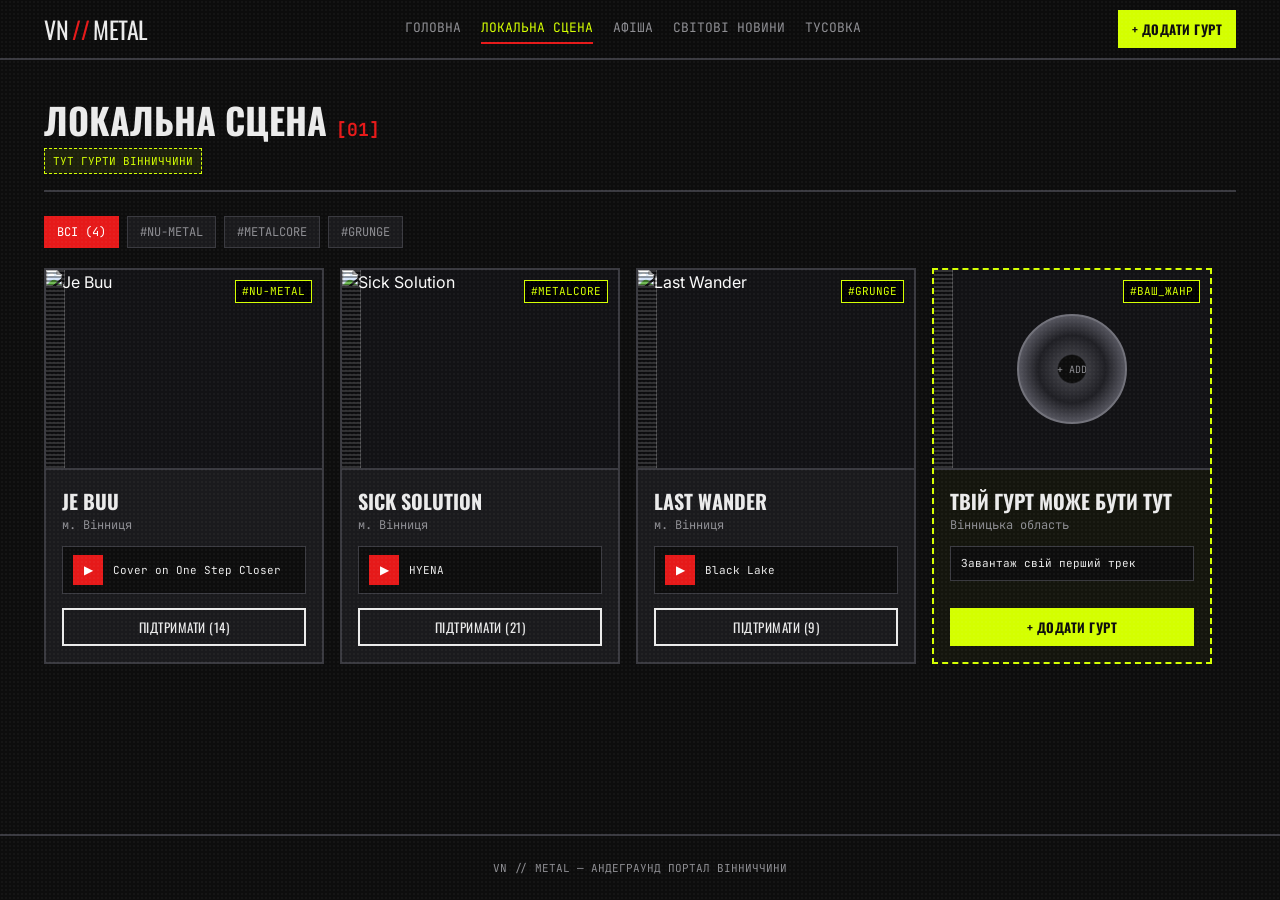
==== bands.html @ 1d053def "Add files via upload" ====
<!DOCTYPE html>
<html lang="uk">
<head>
  <meta charset="UTF-8">
  <meta name="viewport" content="width=device-width, initial-scale=1.0">
  <title>Локальна сцена — VN // METAL</title>
  <link rel="stylesheet" href="style.css">
</head>
<body>

  <header class="header">
    <div class="container header-inner">
      <a href="index.html" class="logo">VN <span>//</span> METAL</a>
      <nav class="desktop-nav">
        <a href="index.html">Головна</a>
        <a href="bands.html" class="active">Локальна сцена</a>
        <a href="events.html">Афіша</a>
        <a href="news.html">Світові новини</a>
        <a href="board.html">Тусовка</a>
      </nav>
      <button class="btn btn-yellow btn-sm" onclick="openModal()">+ ДОДАТИ ГУРТ</button>
    </div>
  </header>

  <main class="page-section">
    <div class="container">
      <div class="section-header">
        <h1 class="section-title">ЛОКАЛЬНА СЦЕНА <span>[01]</span></h1>
        <div class="demo-note">ТУТ ГУРТИ ВІННИЧЧИНИ</div>
      </div>

      <div class="filters">
        <button class="filter-btn active" onclick="filterBands('all', this)">ВСІ (4)</button>
        <button class="filter-btn" onclick="filterBands('nu-metal', this)">#NU-METAL</button>
        <button class="filter-btn" onclick="filterBands('metalcore', this)">#METALCORE</button>
        <button class="filter-btn" onclick="filterBands('grunge', this)">#GRUNGE</button>
      </div>

      <!-- ОСЬ ЦЬОГО ТЕГУ НЕ ВИСТАЧАЛО -->
      <div class="bands-grid">

        <article class="cd-card" data-genre="nu-metal">
          <div class="cd-cover">
            <img src="img/Nazar.jpg" alt="Je Buu" class="cd-photo">
            <span class="cd-tag">#NU-METAL</span>
          </div>
          <div class="cd-body">
            <h2 class="cd-name">Je Buu</h2>
            <div class="cd-city">м. Вінниця</div>
            <div class="mini-player">
              <button class="play-btn" data-src="audio/track1.m4a" onclick="toggleTrack(this)">▶</button>
              <div class="track-info">Cover on One Step Closer</div>
            </div>
            <button class="btn btn-outline btn-sm" onclick="supportBand(this)">ПІДТРИМАТИ (14)</button>
          </div>
        </article>

        <article class="cd-card" data-genre="metalcore">
          <div class="cd-cover">
            <img src="img/SickSolution.png" alt="Sick Solution" class="cd-photo">
            <span class="cd-tag">#METALCORE</span>
          </div>
          <div class="cd-body">
            <h2 class="cd-name">Sick Solution</h2>
            <div class="cd-city">м. Вінниця</div>
            <div class="mini-player">
              <button class="play-btn" data-src="audio/track2.m4a" onclick="toggleTrack(this)">▶</button>
              <div class="track-info">HYENA</div>
            </div>
            <button class="btn btn-outline btn-sm" onclick="supportBand(this)">ПІДТРИМАТИ (21)</button>
          </div>
        </article>

        <article class="cd-card" data-genre="grunge">
          <div class="cd-cover">
            <img src="img/LastWander.jfjf" alt="Last Wander" class="cd-photo">
            <span class="cd-tag">#GRUNGE</span>
          </div>
          <div class="cd-body">
            <h2 class="cd-name">Last Wander</h2>
            <div class="cd-city">м. Вінниця</div>
            <div class="mini-player">
              <button class="play-btn" data-src="audio/Black Lake.m4a" onclick="toggleTrack(this)">▶</button>
              <div class="track-info">Black Lake</div>
            </div>
            <button class="btn btn-outline btn-sm" onclick="supportBand(this)">ПІДТРИМАТИ (9)</button>
          </div>
        </article>

        <article class="cd-card cd-card-cta" data-genre="all">
          <div class="cd-cover">
            <span class="cd-tag">#ВАШ_ЖАНР</span>
            <div class="cd-disc">+ ADD</div>
          </div>
          <div class="cd-body">
            <h2 class="cd-name">ТВІЙ ГУРТ МОЖЕ БУТИ ТУТ</h2>
            <div class="cd-city">Вінницька область</div>
            <div class="mini-player">
              <div class="track-info">Завантаж свій перший трек</div>
            </div>
            <button class="btn btn-yellow btn-sm" onclick="openModal()">+ ДОДАТИ ГУРТ</button>
          </div>
        </article>

      </div>
    </div>
  </main>

  <footer class="footer"><div class="container">VN // METAL — АНДЕГРАУНД ПОРТАЛ ВІННИЧЧИНИ</div></footer>

  <nav class="bottom-nav">
    <a href="index.html"><span>▲</span>ГОЛОВНА</a>
    <a href="bands.html" class="active"><span>◉</span>ГУРТИ</a>
    <a href="events.html"><span>▦</span>АФІША</a>
    <a href="news.html"><span>⚡</span>НОВИНИ</a>
    <a href="board.html"><span>✎</span>ТУСОВКА</a>
  </nav>

  <div class="modal-backdrop" id="modal">
    <div class="modal">
      <h3>ДОДАТИ СВІЙ ГУРТ</h3>
      <div class="form-group"><label>Назва гурту</label><input type="text"></div>
      <div class="form-group"><label>Місто</label><input type="text"></div>
      <div style="display: flex; gap: 10px; margin-top: 16px;">
        <button class="btn btn-primary btn-sm" onclick="closeModal()">ВІДПРАВИТИ</button>
        <button class="btn btn-outline btn-sm" onclick="closeModal()">ЗАКРИТИ</button>
      </div>
    </div>
  </div>

  <script src="app.js"></script>
</body>
</html>
---- style.css ----
@import url('https://fonts.googleapis.com/css2?family=Inter:wght@400;600;700&family=JetBrains+Mono:wght@500;700&family=Oswald:wght@700&display=swap');

:root {
  --bg-dark: #0D0D0D;
  --bg-card: #1A1A1D;
  --bg-elevated: #232328;
  --border-color: #3A3A40;
  --red: #E61919;
  --red-hover: #FF2929;
  --yellow: #D4FF00;
  --text-main: #EBEBEB;
  --text-muted: #8E8E93;
  --font-display: 'Oswald', sans-serif;
  --font-mono: 'JetBrains Mono', monospace;
  --font-body: 'Inter', sans-serif;
}

* {
  box-sizing: border-box;
  margin: 0;
  padding: 0;
}

html, body {
  max-width: 100%;
  overflow-x: hidden;
}

/* ===================================================
   1. MOBILE (Базові стилі: до 767px)
   =================================================== */
body {
  background-color: var(--bg-dark);
  color: var(--text-main);
  font-family: var(--font-body);
  line-height: 1.5;
  padding-bottom: 68px;
  min-height: 100vh;
  display: flex;
  flex-direction: column;
}

body::before {
  content: "";
  position: fixed;
  inset: 0;
  pointer-events: none;
  z-index: 9999;
  opacity: 0.035;
  background-image: radial-gradient(#ffffff 1px, transparent 0);
  background-size: 4px 4px;
}

main {
  flex: 1;
}

.container {
  width: 100%;
  max-width: 1240px;
  margin: 0 auto;
  padding: 0 16px;
}

/* КНОПКИ */
.btn {
  display: inline-flex;
  align-items: center;
  justify-content: center;
  gap: 8px;
  font-family: var(--font-display);
  font-size: 15px;
  text-transform: uppercase;
  letter-spacing: 0.5px;
  padding: 11px 18px;
  border: 2px solid transparent;
  cursor: pointer;
  text-decoration: none;
  transition: 0.15s ease;
  text-align: center;
  white-space: nowrap;
}

.btn-primary {
  background: var(--red);
  color: #fff;
  border-color: var(--red);
}

.btn-primary:hover {
  background: var(--red-hover);
  border-color: var(--red-hover);
}

.btn-outline {
  background: transparent;
  color: var(--text-main);
  border-color: var(--text-main);
}

.btn-outline:hover {
  background: var(--text-main);
  color: var(--bg-dark);
}

.btn-yellow {
  background: var(--yellow);
  color: var(--bg-dark);
  border-color: var(--yellow);
  font-weight: 700;
}

.btn-sm {
  padding: 7px 12px;
  font-size: 13px;
}

/* HEADER */
.header {
  position: sticky;
  top: 0;
  z-index: 100;
  background: rgba(13, 13, 13, 0.96);
  backdrop-filter: blur(8px);
  border-bottom: 2px solid var(--border-color);
}

.header-inner {
  display: flex;
  align-items: center;
  justify-content: space-between;
  height: 58px;
  gap: 12px;
}

.logo {
  font-family: var(--font-display);
  font-size: 22px;
  color: var(--text-main);
  text-decoration: none;
  letter-spacing: -0.5px;
  display: flex;
  align-items: center;
  gap: 4px;
  flex-shrink: 0;
}

.logo span {
  color: var(--red);
}

.desktop-nav {
  display: none;
  gap: 20px;
}

.desktop-nav a {
  color: var(--text-muted);
  text-decoration: none;
  font-family: var(--font-mono);
  font-size: 13px;
  text-transform: uppercase;
  padding: 4px 0;
  border-bottom: 2px solid transparent;
  transition: 0.15s;
}

.desktop-nav a:hover,
.desktop-nav a.active {
  color: var(--yellow);
  border-bottom-color: var(--red);
}

/* HERO */
.hero {
  padding: 28px 0;
  border-bottom: 2px solid var(--border-color);
  background:
    linear-gradient(180deg, rgba(13,13,13,0.75) 0%, rgba(13,13,13,0.98) 100%),
    repeating-linear-gradient(45deg, #161618 0, #161618 10px, #111113 10px, #111113 20px);
}

.hero-grid {
  display: grid;
  grid-template-columns: 1fr;
  gap: 24px;
}

.badge-advisory {
  display: inline-flex;
  flex-wrap: wrap;
  align-items: center;
  gap: 6px;
  border: 2px solid var(--text-main);
  padding: 4px 10px;
  font-family: var(--font-mono);
  font-size: 10px;
  font-weight: 700;
  letter-spacing: 0.8px;
  margin-bottom: 14px;
  background: #000;
}

.badge-advisory span {
  background: var(--red);
  color: #fff;
  padding: 1px 5px;
}

.hero-title {
  font-family: var(--font-display);
  font-size: 38px;
  line-height: 1.02;
  text-transform: uppercase;
  text-shadow: -2px 0 var(--red);
  margin-bottom: 14px;
  word-break: break-word;
}

.hero-desc {
  color: var(--text-muted);
  font-size: 14px;
  max-width: 540px;
  margin-bottom: 22px;
}

.hero-actions {
  display: flex;
  flex-direction: column;
  gap: 10px;
}

.hero-actions .btn {
  width: 100%;
}

/* ВІДЖЕТ ДЕМО-ЕФІРУ */
.radio-box {
  background: var(--bg-card);
  border: 2px solid var(--border-color);
  padding: 16px;
  position: relative;
  min-width: 0;
}

.radio-box::after {
  content: "||| || | |||| || |";
  position: absolute;
  top: 12px;
  right: 14px;
  font-family: var(--font-mono);
  font-size: 10px;
  color: var(--text-muted);
  letter-spacing: -1px;
}

.live-dot {
  display: inline-flex;
  align-items: center;
  gap: 6px;
  font-family: var(--font-mono);
  font-size: 11px;
  color: var(--yellow);
  margin-bottom: 8px;
  padding-right: 75px;
}

.live-dot::before {
  content: "";
  width: 8px;
  height: 8px;
  background: var(--red);
  display: inline-block;
  flex-shrink: 0;
  animation: blink 1s infinite;
}

@keyframes blink {
  50% { opacity: 0.2; }
}

.radio-track {
  font-family: var(--font-display);
  font-size: 19px;
  text-transform: uppercase;
  margin-bottom: 4px;
  word-break: break-word;
}

.radio-sub {
  font-family: var(--font-mono);
  font-size: 12px;
  color: var(--text-muted);
  margin-bottom: 14px;
}

/* ТІКЕР */
.ticker {
  background: var(--yellow);
  color: var(--bg-dark);
  font-family: var(--font-mono);
  font-weight: 700;
  font-size: 12px;
  padding: 8px 0;
  overflow: hidden;
  white-space: nowrap;
  border-bottom: 2px solid #000;
}

.ticker-content {
  display: inline-block;
  animation: marquee 22s linear infinite;
}

@keyframes marquee {
  0% { transform: translateX(0); }
  100% { transform: translateX(-50%); }
}

/* АВТОМАТИЧНЕ МЕНЮ-СЛАЙДЕР НА ГОЛОВНІЙ */
.showcase-section {
  padding: 28px 0;
}

.showcase-wrapper {
  background: var(--bg-card);
  border: 2px solid var(--border-color);
  position: relative;
}

.showcase-tabs {
  display: grid;
  grid-template-columns: repeat(2, 1fr);
  border-bottom: 2px solid var(--border-color);
  background: #121215;
}

.showcase-tab {
  background: transparent;
  border: none;
  border-right: 1px solid var(--border-color);
  border-bottom: 1px solid var(--border-color);
  color: var(--text-muted);
  font-family: var(--font-mono);
  font-size: 11px;
  padding: 12px 8px;
  text-align: left;
  cursor: pointer;
  display: flex;
  align-items: center;
  transition: 0.15s;
}

.showcase-tab strong {
  color: var(--red);
  margin-right: 5px;
}

.showcase-tab.active {
  background: var(--bg-card);
  color: var(--yellow);
  font-weight: 700;
}

.progress-bar-wrap {
  height: 4px;
  background: #000;
  width: 100%;
  overflow: hidden;
}

.progress-bar-fill {
  height: 100%;
  width: 0%;
  background: var(--red);
}

.showcase-slides {
  padding: 18px;
}

.slide-panel {
  display: none;
  animation: slideFade 0.25s ease;
}

.slide-panel.active {
  display: block;
}

@keyframes slideFade {
  from { opacity: 0; transform: translateY(6px); }
  to { opacity: 1; transform: translateY(0); }
}

.slide-grid {
  display: grid;
  grid-template-columns: 1fr;
  gap: 20px;
  align-items: center;
}

.slide-kicker {
  font-family: var(--font-mono);
  font-size: 11px;
  color: var(--yellow);
  margin-bottom: 6px;
}

.slide-title {
  font-family: var(--font-display);
  font-size: 26px;
  text-transform: uppercase;
  line-height: 1.1;
  margin-bottom: 10px;
}

.slide-desc {
  color: var(--text-muted);
  font-size: 14px;
  margin-bottom: 16px;
}

.slide-preview-box {
  background: var(--bg-dark);
  border: 2px dashed var(--border-color);
  padding: 12px 14px;
  min-width: 0;
}

.preview-item {
  display: flex;
  justify-content: space-between;
  align-items: center;
  gap: 10px;
  padding: 8px 0;
  border-bottom: 1px solid #252529;
  font-family: var(--font-mono);
  font-size: 11px;
}

.preview-item span:first-child {
  overflow: hidden;
  text-overflow: ellipsis;
  white-space: nowrap;
}

.preview-item:last-child {
  border-bottom: none;
}

.preview-badge {
  background: var(--red);
  color: #fff;
  padding: 2px 6px;
  font-size: 10px;
  flex-shrink: 0;
}

.showcase-controls {
  display: flex;
  flex-wrap: wrap;
  justify-content: space-between;
  align-items: center;
  gap: 10px;
  padding: 12px 16px;
  border-top: 2px solid var(--border-color);
  background: #121215;
  font-family: var(--font-mono);
  font-size: 11px;
  color: var(--text-muted);
}

/* ЗАГАЛЬНІ СЕКЦІЇ ДЛЯ ОКРЕМИХ СТОРІНОК */
.page-section {
  padding: 28px 0 48px;
}

.section-header {
  display: flex;
  flex-direction: column;
  gap: 8px;
  margin-bottom: 24px;
  padding-bottom: 16px;
  border-bottom: 2px solid var(--border-color);
}

.section-title {
  font-family: var(--font-display);
  font-size: 28px;
  text-transform: uppercase;
  line-height: 1.1;
}

.section-title span {
  color: var(--red);
  font-family: var(--font-mono);
  font-size: 18px;
}

.demo-note {
  font-family: var(--font-mono);
  font-size: 11px;
  color: var(--yellow);
  background: rgba(212, 255, 0, 0.08);
  border: 1px dashed var(--yellow);
  padding: 4px 8px;
  display: inline-block;
  width: fit-content;
  max-width: 100%;
}

/* ФІЛЬТРИ */
.filters {
  display: flex;
  flex-wrap: wrap;
  gap: 8px;
  margin-bottom: 20px;
}

.filter-btn {
  background: var(--bg-card);
  color: var(--text-muted);
  border: 1px solid var(--border-color);
  font-family: var(--font-mono);
  font-size: 12px;
  padding: 7px 12px;
  cursor: pointer;
}

.filter-btn.active,
.filter-btn:hover {
  background: var(--red);
  color: #fff;
  border-color: var(--red);
}

/* ГОРИЗОНТАЛЬНА СТРІЧКА ГУРТІВ НА ВСІХ ПРИСТРОЯХ */
.bands-grid {
  display: flex;
  flex-direction: row;
  flex-wrap: nowrap;
  gap: 16px;
  overflow-x: auto;
  scroll-snap-type: x mandatory;
  padding-bottom: 14px;
  -webkit-overflow-scrolling: touch;
}

.bands-grid::-webkit-scrollbar {
  height: 6px;
}

.bands-grid::-webkit-scrollbar-track {
  background: #121215;
}

.bands-grid::-webkit-scrollbar-thumb {
  background: var(--red);
}

.bands-grid::-webkit-scrollbar-thumb:hover {
  background: var(--yellow);
}

.cd-card {
  flex: 0 0 280px;
  width: 280px;
  scroll-snap-align: start;
  background: var(--bg-card);
  border: 2px solid var(--border-color);
  display: flex;
  flex-direction: column;
  min-width: 0;
}

.cd-cover {
  position: relative;
  height: 200px;
  background: #121215;
  border-bottom: 2px solid var(--border-color);
  display: flex;
  align-items: center;
  justify-content: center;
  overflow: hidden;
}

.cd-cover::before {
  content: "";
  position: absolute;
  left: 0;
  top: 0;
  bottom: 0;
  width: 18px;
  z-index: 2;
  background: repeating-linear-gradient(
    0deg,
    rgba(255,255,255,0.12),
    rgba(255,255,255,0.12) 2px,
    rgba(0,0,0,0.35) 2px,
    rgba(0,0,0,0.35) 4px
  );
  border-right: 1px solid rgba(255,255,255,0.2);
}

.cd-photo {
  width: 100%;
  height: 100%;
  object-fit: cover;
  filter: contrast(1.15) saturate(0.85);
  transition: transform 0.3s ease, filter 0.3s ease;
}

.cd-card:hover .cd-photo {
  transform: scale(1.05);
  filter: contrast(1.2) saturate(1.05);
}

.cd-disc {
  width: 110px;
  height: 110px;
  border-radius: 50%;
  background: radial-gradient(circle, #0d0d0d 18%, #3a3a40 20%, #1f1f24 45%, #52525b 70%, #18181b 100%);
  border: 2px solid #71717a;
  display: flex;
  align-items: center;
  justify-content: center;
  font-family: var(--font-mono);
  font-size: 10px;
  color: var(--text-muted);
}

.cd-tag {
  position: absolute;
  top: 10px;
  right: 10px;
  z-index: 2;
  background: #000;
  color: var(--yellow);
  border: 1px solid var(--yellow);
  font-family: var(--font-mono);
  font-size: 11px;
  padding: 2px 6px;
}

.cd-body {
  padding: 16px;
  display: flex;
  flex-direction: column;
  flex-grow: 1;
}

.cd-name {
  font-family: var(--font-display);
  font-size: 20px;
  text-transform: uppercase;
  word-break: break-word;
}

.cd-city {
  font-family: var(--font-mono);
  font-size: 12px;
  color: var(--text-muted);
  margin-bottom: 12px;
}

.mini-player {
  background: var(--bg-dark);
  border: 1px solid var(--border-color);
  padding: 8px 10px;
  display: flex;
  align-items: center;
  gap: 10px;
  margin-bottom: 14px;
  min-width: 0;
}

.play-btn {
  width: 30px;
  height: 30px;
  background: var(--red);
  color: #fff;
  border: none;
  font-size: 12px;
  cursor: pointer;
  flex-shrink: 0;
}

.track-info {
  font-family: var(--font-mono);
  font-size: 11px;
  overflow: hidden;
  text-overflow: ellipsis;
  white-space: nowrap;
}

.cd-body .btn {
  margin-top: auto;
  width: 100%;
}

.cd-card-cta {
  border-style: dashed;
  border-color: var(--yellow);
  background: rgba(212, 255, 0, 0.03);
}

/* АФІША (КВИТКИ) */
.tickets-list {
  display: grid;
  grid-template-columns: 1fr;
  gap: 16px;
}

.ticket {
  display: grid;
  grid-template-columns: 76px 1fr;
  background: var(--bg-card);
  border: 2px solid var(--border-color);
  min-width: 0;
}

.ticket-date {
  background: var(--red);
  color: #fff;
  display: flex;
  flex-direction: column;
  align-items: center;
  justify-content: center;
  padding: 12px 6px;
  font-family: var(--font-display);
  text-align: center;
  border-right: 2px dashed var(--bg-dark);
}

.ticket-date strong {
  font-size: 26px;
  line-height: 1;
}

.ticket-date span {
  font-family: var(--font-mono);
  font-size: 11px;
}

.ticket-info {
  padding: 14px;
  display: flex;
  flex-direction: column;
  justify-content: space-between;
  gap: 12px;
  min-width: 0;
}

.ticket-title {
  font-family: var(--font-display);
  font-size: 19px;
  text-transform: uppercase;
  word-break: break-word;
}

.ticket-meta {
  font-family: var(--font-mono);
  font-size: 12px;
  color: var(--text-muted);
}

.ticket-footer {
  display: flex;
  flex-wrap: wrap;
  align-items: center;
  justify-content: space-between;
  gap: 8px;
}

/* НОВИНИ */
.news-grid {
  display: grid;
  grid-template-columns: 1fr;
  gap: 16px;
}

.news-item {
  background: var(--bg-card);
  border: 2px solid var(--border-color);
  padding: 18px;
}

.news-badge {
  font-family: var(--font-mono);
  font-size: 11px;
  color: var(--red);
  font-weight: 700;
  margin-bottom: 6px;
  display: block;
}

.news-title {
  font-family: var(--font-display);
  font-size: 20px;
  text-transform: uppercase;
  margin-bottom: 8px;
}

.news-excerpt {
  font-size: 14px;
  color: var(--text-muted);
}

/* ДОШКА ОГОЛОШЕНЬ */
.board-grid {
  display: grid;
  grid-template-columns: 1fr;
  gap: 24px;
}

.sticker-card {
  background: #1F1F23;
  border: 2px solid var(--border-color);
  padding: 22px 16px 16px;
  position: relative;
  display: flex;
  flex-direction: column;
}

.sticker-card::before {
  content: "";
  position: absolute;
  top: -10px;
  left: 50%;
  transform: translateX(-50%) rotate(-2deg);
  width: 84px;
  height: 18px;
  background: rgba(212, 255, 0, 0.55);
}

.sticker-tag {
  font-family: var(--font-mono);
  font-size: 11px;
  background: var(--red);
  color: #fff;
  padding: 2px 6px;
  display: inline-block;
  width: fit-content;
  margin-bottom: 8px;
}

.sticker-title {
  font-family: var(--font-display);
  font-size: 20px;
  text-transform: uppercase;
  margin-bottom: 6px;
}

.sticker-text {
  font-size: 14px;
  color: var(--text-muted);
  margin-bottom: 14px;
}

.sticker-card .btn {
  margin-top: auto;
  width: fit-content;
}

/* FOOTER */
.footer {
  padding: 24px 0;
  border-top: 2px solid var(--border-color);
  font-family: var(--font-mono);
  font-size: 11px;
  color: var(--text-muted);
  text-align: center;
}

/* НИЖНЯ НАВІГАЦІЯ ДЛЯ МОБІЛКИ */
.bottom-nav {
  position: fixed;
  bottom: 0;
  left: 0;
  right: 0;
  height: 60px;
  background: #0A0A0C;
  border-top: 2px solid var(--red);
  display: grid;
  grid-template-columns: repeat(5, 1fr);
  z-index: 200;
}

.bottom-nav a {
  display: flex;
  flex-direction: column;
  align-items: center;
  justify-content: center;
  color: var(--text-muted);
  text-decoration: none;
  font-family: var(--font-mono);
  font-size: 9px;
  gap: 3px;
}

.bottom-nav a span {
  font-size: 14px;
}

.bottom-nav a:hover,
.bottom-nav a.active {
  color: var(--yellow);
}

/* МОДАЛЬНЕ ВІКНО */
.modal-backdrop {
  position: fixed;
  inset: 0;
  background: rgba(0, 0, 0, 0.85);
  display: none;
  align-items: center;
  justify-content: center;
  padding: 16px;
  z-index: 500;
}

.modal-backdrop.open {
  display: flex;
}

.modal {
  background: var(--bg-card);
  border: 2px solid var(--yellow);
  width: 100%;
  max-width: 420px;
  max-height: 90vh;
  overflow-y: auto;
  padding: 20px;
}

.modal h3 {
  font-family: var(--font-display);
  font-size: 24px;
  text-transform: uppercase;
  margin-bottom: 12px;
}

.form-group {
  margin-bottom: 12px;
}

.form-group label {
  display: block;
  font-family: var(--font-mono);
  font-size: 12px;
  margin-bottom: 4px;
  color: var(--text-muted);
}

.form-group input,
.form-group select {
  width: 100%;
  background: var(--bg-dark);
  border: 1px solid var(--border-color);
  color: var(--text-main);
  padding: 10px;
  font-family: var(--font-body);
  font-size: 14px;
}

/* ===================================================
   2. TABLET (від 768px до 1079px)
   =================================================== */
@media (min-width: 768px) {
  body {
    padding-bottom: 0;
  }

  .container {
    padding: 0 24px;
  }

  .bottom-nav {
    display: none;
  }

  .desktop-nav {
    display: flex;
  }

  .logo {
    font-size: 24px;
  }

  .hero {
    padding: 40px 0;
  }

  .hero-grid {
    grid-template-columns: 1.25fr 0.95fr;
    align-items: center;
  }

  .hero-title {
    font-size: 52px;
  }

  .hero-desc {
    font-size: 15px;
  }

  .hero-actions {
    flex-direction: row;
  }

  .hero-actions .btn {
    width: auto;
  }

  .showcase-tabs {
    grid-template-columns: repeat(4, 1fr);
  }

  .showcase-tab {
    border-bottom: none;
    padding: 14px 12px;
    font-size: 12px;
  }

  .showcase-slides {
    padding: 24px;
  }

  .slide-grid {
    grid-template-columns: 1.1fr 0.9fr;
  }

  .slide-title {
    font-size: 30px;
  }

  .section-title {
    font-size: 32px;
  }

  .ticket {
    grid-template-columns: 92px 1fr;
  }

  .tickets-list,
  .news-grid,
  .board-grid {
    grid-template-columns: repeat(2, 1fr);
  }
}

/* ===================================================
   3. DESKTOP (від 1080px і вище)
   =================================================== */
@media (min-width: 1080px) {
  .hero {
    padding: 56px 0;
  }

  .hero-title {
    font-size: 64px;
  }

  .hero-desc {
    font-size: 16px;
  }

  .showcase-section {
    padding: 44px 0;
  }

  .showcase-slides {
    padding: 28px;
  }

  .slide-title {
    font-size: 34px;
  }

  .page-section {
    padding: 40px 0 56px;
  }

  .section-title {
    font-size: 36px;
  }

  .board-grid {
    grid-template-columns: repeat(3, 1fr);
  }
}
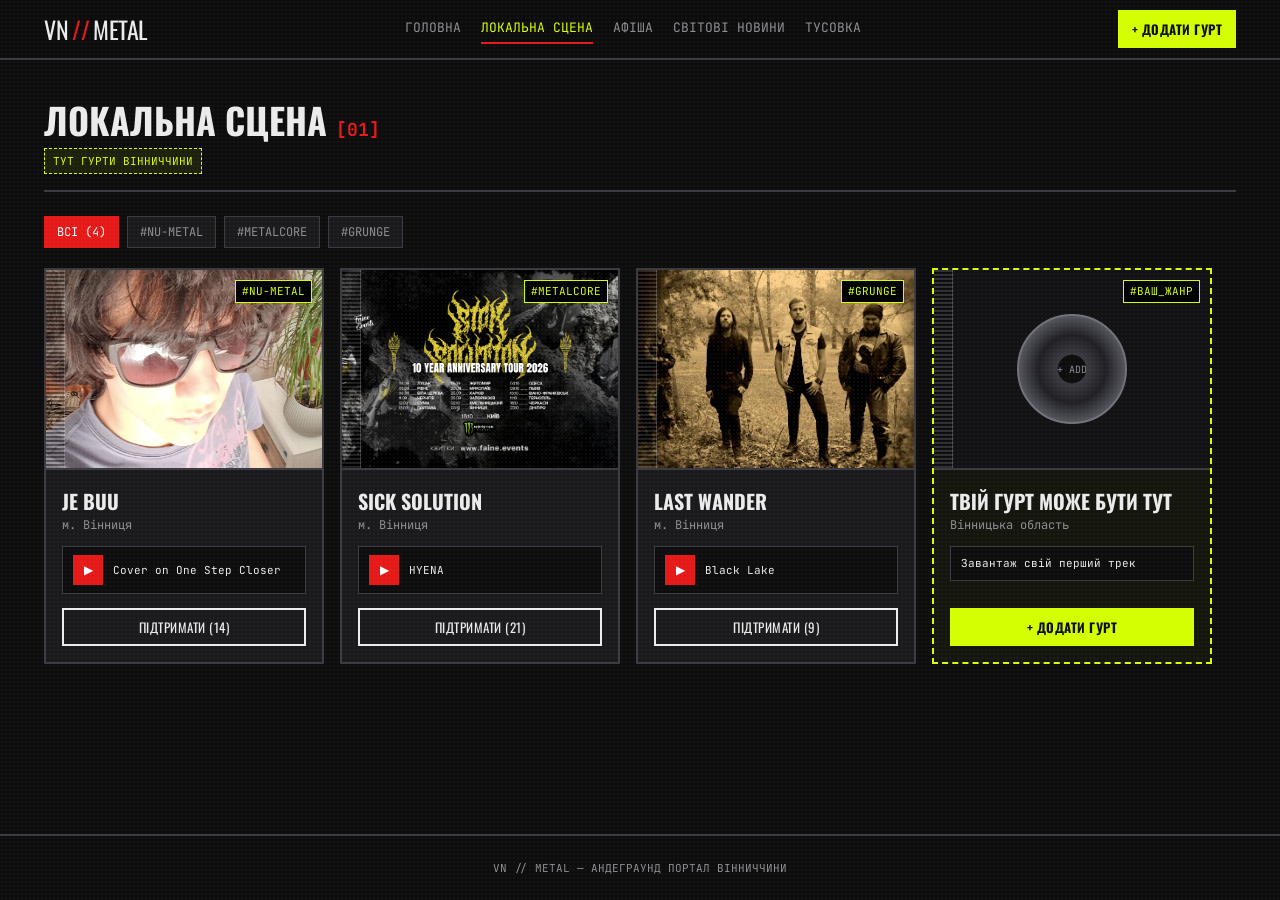
==== commit 33d4781e: "Update bands.html" ====
--- a/bands.html
+++ b/bands.html
@@ -36,12 +36,11 @@
         <button class="filter-btn" onclick="filterBands('grunge', this)">#GRUNGE</button>
       </div>
 
-      <!-- ОСЬ ЦЬОГО ТЕГУ НЕ ВИСТАЧАЛО -->
       <div class="bands-grid">
 
         <article class="cd-card" data-genre="nu-metal">
           <div class="cd-cover">
-            <img src="img/Nazar.jpg" alt="Je Buu" class="cd-photo">
+            <img src="images/Nazar.jpg" alt="Je Buu" class="cd-photo">
             <span class="cd-tag">#NU-METAL</span>
           </div>
           <div class="cd-body">
@@ -57,7 +56,7 @@
 
         <article class="cd-card" data-genre="metalcore">
           <div class="cd-cover">
-            <img src="img/SickSolution.png" alt="Sick Solution" class="cd-photo">
+            <img src="images/SickSolution.png" alt="Sick Solution" class="cd-photo">
             <span class="cd-tag">#METALCORE</span>
           </div>
           <div class="cd-body">
@@ -73,7 +72,7 @@
 
         <article class="cd-card" data-genre="grunge">
           <div class="cd-cover">
-            <img src="img/LastWander.jfjf" alt="Last Wander" class="cd-photo">
+            <img src="images/LastWander.jfjf" alt="Last Wander" class="cd-photo">
             <span class="cd-tag">#GRUNGE</span>
           </div>
           <div class="cd-body">
@@ -130,4 +129,4 @@
 
   <script src="app.js"></script>
 </body>
-</html>+</html>
